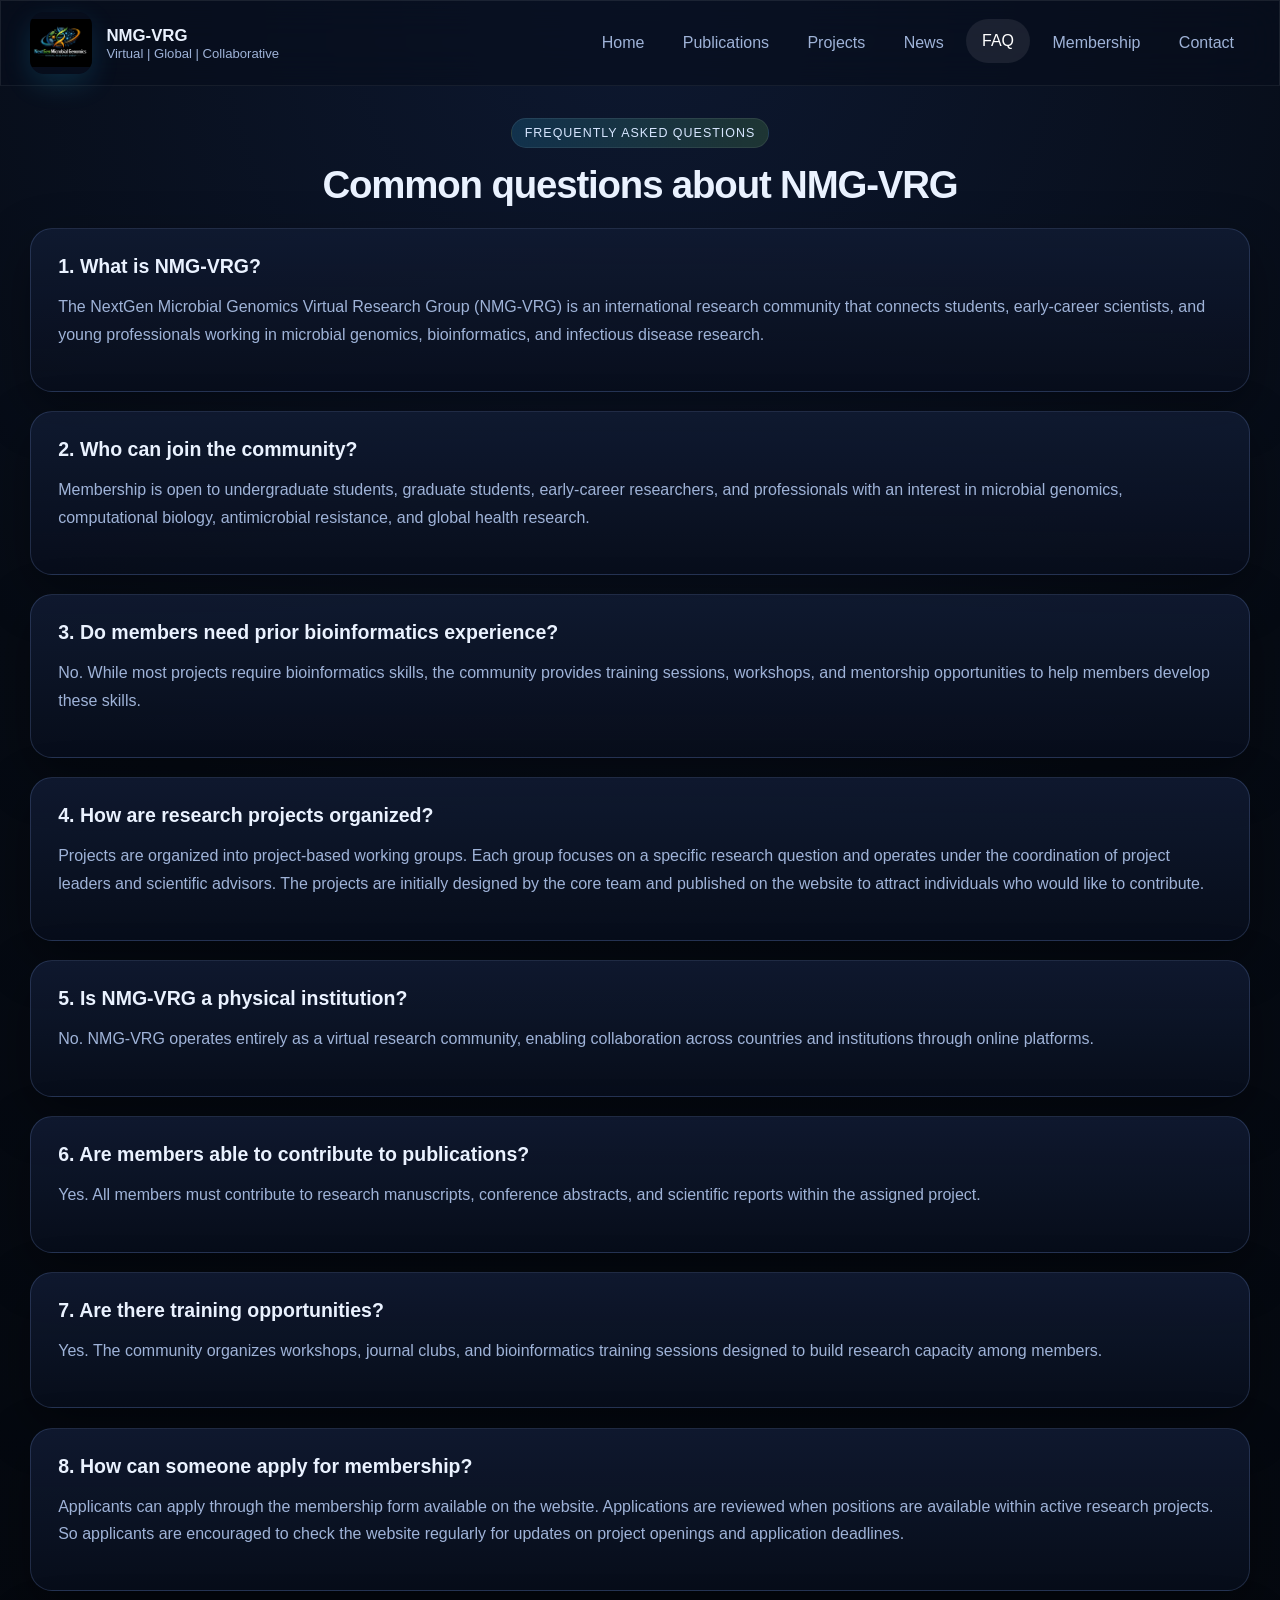
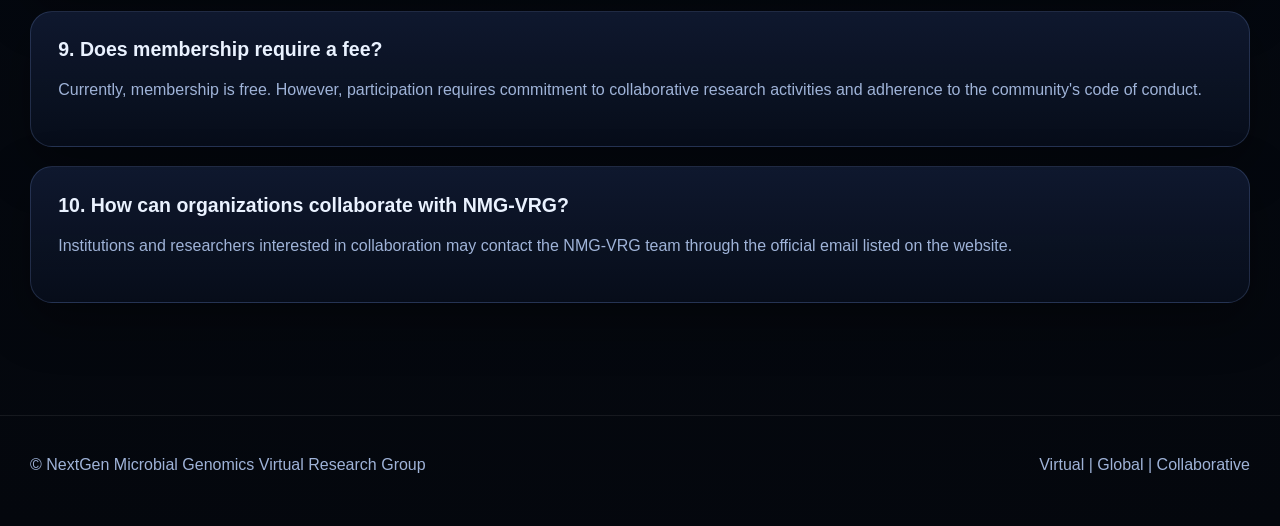
==== faq.html @ 7bcc5800 "File uploads v1" ====
<!DOCTYPE html>
<html lang="en">
<head>
<meta charset="UTF-8">
<meta name="viewport" content="width=device-width, initial-scale=1.0">
<title>FAQ | NMG-VRG</title>
<link rel="stylesheet" href="styles.css">
</head>

<body>

<header class="header glass">
  <div class="container nav-wrap">
    <a href="index.html" class="brand">
      <img src="logo.png" class="brand-logo">
      <div>
        <div class="brand-title">NMG-VRG</div>
        <div class="brand-subtitle">Virtual | Global | Collaborative</div>
      </div>
    </a>

    <nav class="nav" id="navMenu">
    <a href="index.html">Home</a>
    <a href="publications.html">Publications</a>
    <a href="projects.html">Projects</a>
    <a href="news.html">News</a>
    <a href="faq.html" class="active">FAQ</a>
    <a href="index.html#membership">Membership</a>
    <a href="index.html#contact">Contact</a>
    </nav>
  </div>
</header>

<main class="page-main container">

<div class="section-heading">
<span class="eyebrow">Frequently Asked Questions</span>
<h2>Common questions about NMG-VRG</h2>
</div>

<div class="theme-stack">

<div class="card premium-card">
<h3>1. What is NMG-VRG?</h3>
<p>
The NextGen Microbial Genomics Virtual Research Group (NMG-VRG) is an international research community that connects students, early-career scientists, and young professionals working in microbial genomics, bioinformatics, and infectious disease research.
</p>
</div>

<div class="card premium-card">
<h3>2. Who can join the community?</h3>
<p>
Membership is open to undergraduate students, graduate students, early-career researchers, and professionals with an interest in microbial genomics, computational biology, antimicrobial resistance, and global health research.
</p>
</div>

<div class="card premium-card">
<h3>3. Do members need prior bioinformatics experience?</h3>
<p>
No. While most projects require bioinformatics skills, the community provides training sessions, workshops, and mentorship opportunities to help members develop these skills.
</p>
</div>

<div class="card premium-card">
<h3>4. How are research projects organized?</h3>
<p>
Projects are organized into project-based working groups. Each group focuses on a specific research question and operates under the coordination of project leaders and scientific advisors. The projects are initially designed by the core team and published on the website to attract individuals who would like to contribute.
</p>
</div>

<div class="card premium-card">
<h3>5. Is NMG-VRG a physical institution?</h3>
<p>
No. NMG-VRG operates entirely as a virtual research community, enabling collaboration across countries and institutions through online platforms.
</p>
</div>

<div class="card premium-card">
<h3>6. Are members able to contribute to publications?</h3>
<p>
Yes. All members must contribute to research manuscripts, conference abstracts, and scientific reports within the assigned project.
</p>
</div>

<div class="card premium-card">
<h3>7. Are there training opportunities?</h3>
<p>
Yes. The community organizes workshops, journal clubs, and bioinformatics training sessions designed to build research capacity among members.
</p>
</div>

<div class="card premium-card">
<h3>8. How can someone apply for membership?</h3>
<p>
Applicants can apply through the membership form available on the website. Applications are reviewed when positions are available within active research projects. So applicants are encouraged to check the website regularly for updates on project openings and application deadlines.
</p>
</div>

<div class="card premium-card">
<h3>9. Does membership require a fee?</h3>
<p>
Currently, membership is free. However, participation requires commitment to collaborative research activities and adherence to the community's code of conduct.
</p>
</div>

<div class="card premium-card">
<h3>10. How can organizations collaborate with NMG-VRG?</h3>
<p>
Institutions and researchers interested in collaboration may contact the NMG-VRG team through the official email listed on the website.
</p>
</div>

</div>

</main>

<footer class="footer">
<div class="container footer-inner">
<p>© NextGen Microbial Genomics Virtual Research Group</p>
<p>Virtual | Global | Collaborative</p>
</div>
</footer>

</body>
</html>
---- styles.css ----
:root {
  --bg: #060b14;
  --bg-2: #09111f;
  --panel: rgba(10, 18, 34, 0.72);
  --panel-strong: rgba(9, 18, 36, 0.9);
  --line: rgba(146, 176, 255, 0.18);
  --text: #eaf2ff;
  --muted: #9fb3d8;
  --primary: #31c8ff;
  --secondary: #8df66b;
  --gold: #ffbe3d;
  --shadow: 0 18px 50px rgba(0, 0, 0, 0.35);
  --radius: 22px;
  --radius-sm: 16px;
  --max: 1220px;
}

* { box-sizing: border-box; }
html { scroll-behavior: smooth; }
body {
  margin: 0;
  font-family: 'Inter', sans-serif;
  color: var(--text);
  background: radial-gradient(circle at top, #0d1830 0%, var(--bg) 40%, #04070d 100%);
  overflow-x: hidden;
}

a { color: inherit; text-decoration: none; }
img { max-width: 100%; display: block; }

.site-bg {
  position: fixed;
  inset: 0;
  overflow: hidden;
  z-index: -2;
  background:
    linear-gradient(rgba(255,255,255,0.03) 1px, transparent 1px),
    linear-gradient(90deg, rgba(255,255,255,0.03) 1px, transparent 1px);
  background-size: 44px 44px;
  mask-image: radial-gradient(circle at center, black 45%, transparent 100%);
}

.grid-glow {
  position: absolute;
  inset: 0;
  background:
    radial-gradient(circle at 20% 20%, rgba(49, 200, 255, 0.14), transparent 32%),
    radial-gradient(circle at 80% 22%, rgba(141, 246, 107, 0.1), transparent 28%),
    radial-gradient(circle at 70% 75%, rgba(255, 190, 61, 0.08), transparent 28%);
}

.orb {
  position: absolute;
  border-radius: 50%;
  filter: blur(18px);
  opacity: 0.48;
  animation: drift 14s ease-in-out infinite;
}
.orb-1 { width: 280px; height: 280px; top: 8%; left: 7%; background: rgba(49, 200, 255, 0.18); }
.orb-2 { width: 340px; height: 340px; right: 8%; top: 18%; background: rgba(141, 246, 107, 0.12); animation-delay: -4s; }
.orb-3 { width: 280px; height: 280px; bottom: 7%; left: 38%; background: rgba(255, 190, 61, 0.12); animation-delay: -7s; }

.dna-scene {
  position: absolute;
  right: 6%;
  top: 10%;
  width: 360px;
  height: 560px;
  opacity: 0.82;
  perspective: 800px;
  transform-style: preserve-3d;
  animation: spinScene 18s linear infinite;
}

.helix {
  position: absolute;
  inset: 0;
}

.helix span {
  position: absolute;
  left: 50%;
  width: 14px;
  height: 14px;
  margin-left: -7px;
  border-radius: 50%;
  box-shadow: 0 0 18px currentColor;
}

.helix-left span,
.helix-right span {
  color: var(--primary);
}

.helix-left span:nth-child(1), .helix-right span:nth-child(1) { top: 5%; }
.helix-left span:nth-child(2), .helix-right span:nth-child(2) { top: 17%; }
.helix-left span:nth-child(3), .helix-right span:nth-child(3) { top: 29%; }
.helix-left span:nth-child(4), .helix-right span:nth-child(4) { top: 41%; }
.helix-left span:nth-child(5), .helix-right span:nth-child(5) { top: 53%; }
.helix-left span:nth-child(6), .helix-right span:nth-child(6) { top: 65%; }
.helix-left span:nth-child(7), .helix-right span:nth-child(7) { top: 77%; }
.helix-left span:nth-child(8), .helix-right span:nth-child(8) { top: 89%; }

.helix-left span:nth-child(odd) { transform: translateX(-80px); }
.helix-left span:nth-child(even) { transform: translateX(80px); }
.helix-right span:nth-child(odd) { transform: translateX(80px); color: var(--secondary); }
.helix-right span:nth-child(even) { transform: translateX(-80px); color: var(--gold); }

.helix-bars {
  position: absolute;
  inset: 6% 30% 6% 30%;
  background:
    repeating-linear-gradient(
      to bottom,
      rgba(255,255,255,0.75) 0 4px,
      transparent 4px 44px
    );
  filter: drop-shadow(0 0 12px rgba(255,255,255,0.22));
  opacity: 0.38;
  transform: rotateY(16deg);
}

.container {
  width: min(var(--max), calc(100% - 2rem));
  margin: 0 auto;
}

.glass {
  background: rgba(7, 14, 28, 0.62);
  backdrop-filter: blur(18px);
  border: 1px solid rgba(255, 255, 255, 0.08);
}

.header {
  position: sticky;
  top: 0;
  z-index: 50;
  border-bottom: 1px solid rgba(255,255,255,0.06);
}

.nav-wrap {
  min-height: 84px;
  display: flex;
  align-items: center;
  justify-content: space-between;
  gap: 1rem;
}

.brand {
  display: flex;
  align-items: center;
  gap: 0.9rem;
}

.brand-logo {
  width: 62px;
  height: 62px;
  object-fit: contain;
  border-radius: 14px;
  box-shadow: 0 10px 28px rgba(49, 200, 255, 0.15);
}

.brand-title {
  font-family: 'Space Grotesk', sans-serif;
  font-weight: 700;
  font-size: 1.05rem;
}
.brand-subtitle {
  font-size: 0.82rem;
  color: var(--muted);
}

.nav {
  display: flex;
  align-items: center;
  gap: 0.4rem;
}

.nav a {
  padding: 0.8rem 1rem;
  border-radius: 999px;
  color: var(--muted);
  transition: 0.3s ease;
}
.nav a:hover,
.nav a.active {
  color: white;
  background: rgba(255,255,255,0.08);
  transform: translateY(-2px);
}

.menu-toggle {
  display: none;
  background: transparent;
  color: white;
  border: 1px solid rgba(255,255,255,0.15);
  border-radius: 12px;
  padding: 0.6rem 0.8rem;
  font-size: 1.1rem;
}

.hero {
  min-height: calc(100vh - 84px);
  display: grid;
  grid-template-columns: 1.1fr 0.9fr;
  align-items: center;
  gap: 2rem;
  padding: 3.2rem 0 4rem;
}

.eyebrow {
  display: inline-block;
  padding: 0.45rem 0.8rem;
  border-radius: 999px;
  letter-spacing: 0.08em;
  text-transform: uppercase;
  font-size: 0.78rem;
  color: #d7e6ff;
  background: linear-gradient(90deg, rgba(49,200,255,0.16), rgba(141,246,107,0.14));
  border: 1px solid rgba(255,255,255,0.08);
  margin-bottom: 1rem;
}

h1, h2, h3 {
  margin: 0 0 0.8rem;
  line-height: 1.08;
}

h1 {
  font-size: clamp(2.6rem, 5vw, 5rem);
  letter-spacing: -0.04em;
  max-width: 12ch;
}

h2 {
  font-size: clamp(2rem, 3vw, 3rem);
  letter-spacing: -0.03em;
}

h3 {
  font-size: 1.22rem;
}

.lead {
  font-size: 1.08rem;
  line-height: 1.75;
  color: #d2ddf2;
  max-width: 64ch;
}

.hero-actions {
  display: flex;
  flex-wrap: wrap;
  gap: 0.9rem;
  margin: 1.6rem 0 2rem;
}

.btn {
  display: inline-flex;
  align-items: center;
  justify-content: center;
  padding: 0.95rem 1.35rem;
  border-radius: 999px;
  font-weight: 700;
  transition: transform 0.3s ease, box-shadow 0.3s ease, background 0.3s ease;
}

.btn:hover {
  transform: translateY(-4px) scale(1.02);
}

.btn-primary {
  background: linear-gradient(90deg, var(--primary), #5f8cff 70%, var(--secondary));
  color: #06101f;
  box-shadow: 0 16px 34px rgba(49, 200, 255, 0.24);
}

.btn-secondary {
  border: 1px solid rgba(255,255,255,0.12);
  background: rgba(255,255,255,0.04);
}

.hero-stats,
.card-grid,
.grid {
  display: grid;
  gap: 1.25rem;
}
.hero-stats { grid-template-columns: repeat(3, minmax(0, 1fr)); }
.card-grid.four { grid-template-columns: repeat(4, minmax(0, 1fr)); }
.card-grid.three { grid-template-columns: repeat(3, minmax(0, 1fr)); }
.card-grid.two, .two-col, .contact-grid, .membership-grid, .mission-grid { grid-template-columns: repeat(2, minmax(0, 1fr)); }

.hero-panel,
.card {
  position: relative;
  overflow: hidden;
  border-radius: var(--radius);
  background: linear-gradient(180deg, rgba(16, 26, 49, 0.92), rgba(8, 14, 28, 0.84));
  border: 1px solid var(--line);
  box-shadow: var(--shadow);
}

.hero-panel::before,
.card::before {
  content: "";
  position: absolute;
  inset: 0;
  background: linear-gradient(120deg, transparent 0%, rgba(255,255,255,0.09) 50%, transparent 100%);
  transform: translateX(-120%);
  transition: transform 0.9s ease;
}
.hero-panel:hover::before,
.card:hover::before { transform: translateX(120%); }

.premium-panel {
  min-height: 540px;
  display: flex;
  flex-direction: column;
  justify-content: center;
  align-items: center;
  padding: 2rem;
}

.hero-logo {
  width: min(460px, 90%);
  filter: drop-shadow(0 18px 38px rgba(0, 0, 0, 0.36));
  animation: float 7s ease-in-out infinite;
}

.floating-badges {
  display: flex;
  flex-wrap: wrap;
  gap: 0.7rem;
  justify-content: center;
  margin-top: 1.2rem;
}
.floating-badges span,
.time-pill,
.card-tag {
  display: inline-flex;
  align-items: center;
  gap: 0.3rem;
  padding: 0.45rem 0.85rem;
  border-radius: 999px;
  background: rgba(255,255,255,0.06);
  border: 1px solid rgba(255,255,255,0.08);
  color: #dfe9ff;
  font-size: 0.85rem;
}

.card {
  padding: 1.45rem;
}
.premium-card { padding: 1.7rem; }
.stat-card strong { display: block; font-size: 1.4rem; margin-bottom: 0.35rem; }
.stat-card span, p, li { color: var(--muted); line-height: 1.7; }

.glow-card {
  background: linear-gradient(180deg, rgba(17, 30, 57, 0.92), rgba(10, 18, 34, 0.85));
}

.hover-lift {
  transition: transform 0.35s ease, box-shadow 0.35s ease, border-color 0.35s ease;
}
.hover-lift:hover {
  transform: translateY(-10px);
  box-shadow: 0 24px 55px rgba(0, 0, 0, 0.42);
  border-color: rgba(94, 182, 255, 0.36);
}

.strong-hover:hover {
  transform: translateY(-12px) scale(1.02);
}

.section {
  padding: 2rem 0 0.7rem;
}

.section-heading {
  text-align: center;
  margin-bottom: 1.4rem;
}
.section-heading.left { text-align: left; }

.mini-card,
.icon-card,
.focus-card,
.timeline-card,
.theme-card,
.policy-card,
.contact-card { min-height: 100%; }
.icon {
  width: 52px;
  height: 52px;
  display: grid;
  place-items: center;
  border-radius: 14px;
  margin-bottom: 0.9rem;
  background: linear-gradient(135deg, rgba(49,200,255,0.14), rgba(141,246,107,0.14));
  font-size: 1.4rem;
}

.border-accent { border-color: rgba(49, 200, 255, 0.34); }
.border-accent-alt { border-color: rgba(255, 190, 61, 0.28); }

.clean-list {
  list-style: none;
  padding: 0;
  margin: 0;
}
.clean-list li {
  position: relative;
  padding-left: 1.15rem;
  margin-bottom: 0.65rem;
}
.clean-list li::before {
  content: "•";
  position: absolute;
  left: 0;
  color: var(--secondary);
}

.membership-copy,
.contact-form,
.contact-card,
.theme-card { backdrop-filter: blur(10px); }

.form-grid {
  display: grid;
  grid-template-columns: repeat(2, minmax(0, 1fr));
  gap: 1rem;
}

label {
  display: block;
  margin-bottom: 0.45rem;
  font-weight: 600;
  color: #e3ecff;
}

input,
textarea {
  width: 100%;
  border: 1px solid rgba(255,255,255,0.12);
  background: rgba(255,255,255,0.04);
  color: white;
  border-radius: 14px;
  padding: 0.9rem 1rem;
  outline: none;
  transition: border-color 0.25s ease, box-shadow 0.25s ease, transform 0.25s ease;
}
input:focus,
textarea:focus {
  border-color: rgba(49, 200, 255, 0.7);
  box-shadow: 0 0 0 4px rgba(49, 200, 255, 0.12);
  transform: translateY(-1px);
}

.email-row {
  display: flex;
  align-items: center;
  gap: 1rem;
}
.email-icon {
  width: 54px;
  height: 54px;
  display: grid;
  place-items: center;
  border-radius: 16px;
  background: linear-gradient(135deg, rgba(49,200,255,0.18), rgba(95,140,255,0.16));
  font-size: 1.35rem;
}
.email-link {
  color: #fff;
  font-weight: 700;
}
.muted-label, .small-note { color: var(--muted); }
.small-note { font-size: 0.95rem; }

.page-main { padding: 2rem 0 4rem; }
.page-hero { padding: 2rem 0 0.6rem; }
.theme-head {
  display: flex;
  gap: 1rem;
  justify-content: space-between;
  align-items: flex-start;
  flex-wrap: wrap;
}
.theme-stack {
  display: grid;
  gap: 1.2rem;
}

.footer {
  border-top: 1px solid rgba(255,255,255,0.07);
  margin-top: 3rem;
  padding: 1.2rem 0 2rem;
}
.footer-inner {
  display: flex;
  justify-content: space-between;
  gap: 1rem;
  flex-wrap: wrap;
}

.reveal {
  opacity: 0;
  transform: translateY(24px);
  transition: opacity 0.8s ease, transform 0.8s ease;
}
.reveal.visible {
  opacity: 1;
  transform: translateY(0);
}
.delay-1 { transition-delay: 0.15s; }

@keyframes float {
  0%, 100% { transform: translateY(0px); }
  50% { transform: translateY(-12px); }
}

@keyframes drift {
  0%, 100% { transform: translate(0, 0); }
  50% { transform: translate(18px, -20px); }
}

@keyframes spinScene {
  from { transform: rotateY(0deg) rotateZ(0deg); }
  to { transform: rotateY(360deg) rotateZ(360deg); }
}

@media (max-width: 1040px) {
  .hero,
  .card-grid.four,
  .card-grid.three,
  .card-grid.two,
  .two-col,
  .contact-grid,
  .membership-grid,
  .mission-grid {
    grid-template-columns: 1fr;
  }
  .hero-stats { grid-template-columns: 1fr; }
  .dna-scene { width: 260px; height: 420px; right: -4%; opacity: 0.45; }
}

@media (max-width: 760px) {
  .menu-toggle { display: inline-flex; }
  .nav {
    position: absolute;
    top: calc(100% + 0.6rem);
    right: 1rem;
    left: 1rem;
    display: none;
    flex-direction: column;
    align-items: stretch;
    padding: 0.8rem;
    border-radius: 18px;
    background: rgba(6, 12, 24, 0.95);
    border: 1px solid rgba(255,255,255,0.08);
  }
  .nav.open { display: flex; }
  .nav a { text-align: center; }
  .hero { padding-top: 2rem; }
  h1 { max-width: 100%; }
  .form-grid { grid-template-columns: 1fr; }
  .brand-logo { width: 54px; height: 54px; }
  .premium-panel { min-height: 380px; }
}
.stacked-cards {
  display: grid;
  grid-template-rows: auto auto;
  gap: 1.2rem;
}

.stacked-cards .card {
  width: 100%;
}
.news-search-grid {
  grid-template-columns: 2fr 1fr;
}

.news-card h3 {
  margin-top: 0.8rem;
}

.news-date {
  font-size: 0.95rem;
  color: #c9d7f4;
  margin-bottom: 0.8rem;
}

.news-read-btn {
  margin-top: 0.8rem;
}

select {
  width: 100%;
  border: 1px solid rgba(255,255,255,0.12);
  background: rgba(255,255,255,0.04);
  color: white;
  border-radius: 14px;
  padding: 0.9rem 1rem;
  outline: none;
  transition: border-color 0.25s ease, box-shadow 0.25s ease, transform 0.25s ease;
}

select:focus {
  border-color: rgba(49, 200, 255, 0.7);
  box-shadow: 0 0 0 4px rgba(49, 200, 255, 0.12);
  transform: translateY(-1px);
}

@media (max-width: 760px) {
  .news-search-grid {
    grid-template-columns: 1fr;
  }
}
.nav-back {
  font-weight: 600;
  color: var(--primary);
}

.nav-back:hover {
  background: rgba(49,200,255,0.12);
  color: white;
}

.form-popup {
  margin-top: 1rem;
  padding: 0.95rem 1rem;
  border-radius: 14px;
  font-weight: 600;
  text-align: center;
  opacity: 0;
  transform: translateY(10px) scale(0.98);
  pointer-events: none;
  transition: opacity 0.35s ease, transform 0.35s ease;
  border: 1px solid transparent;
  box-shadow: 0 12px 30px rgba(0, 0, 0, 0.22);
}

.form-popup.show {
  opacity: 1;
  transform: translateY(0) scale(1);
}

.form-popup.success {
  background: linear-gradient(135deg, rgba(141, 246, 107, 0.18), rgba(49, 200, 255, 0.16));
  color: #eaffea;
  border-color: rgba(141, 246, 107, 0.35);
}

.form-popup.error {
  background: linear-gradient(135deg, rgba(255, 99, 132, 0.18), rgba(255, 190, 61, 0.14));
  color: #fff2f2;
  border-color: rgba(255, 99, 132, 0.35);
}

button:disabled {
  opacity: 0.75;
  cursor: not-allowed;
}
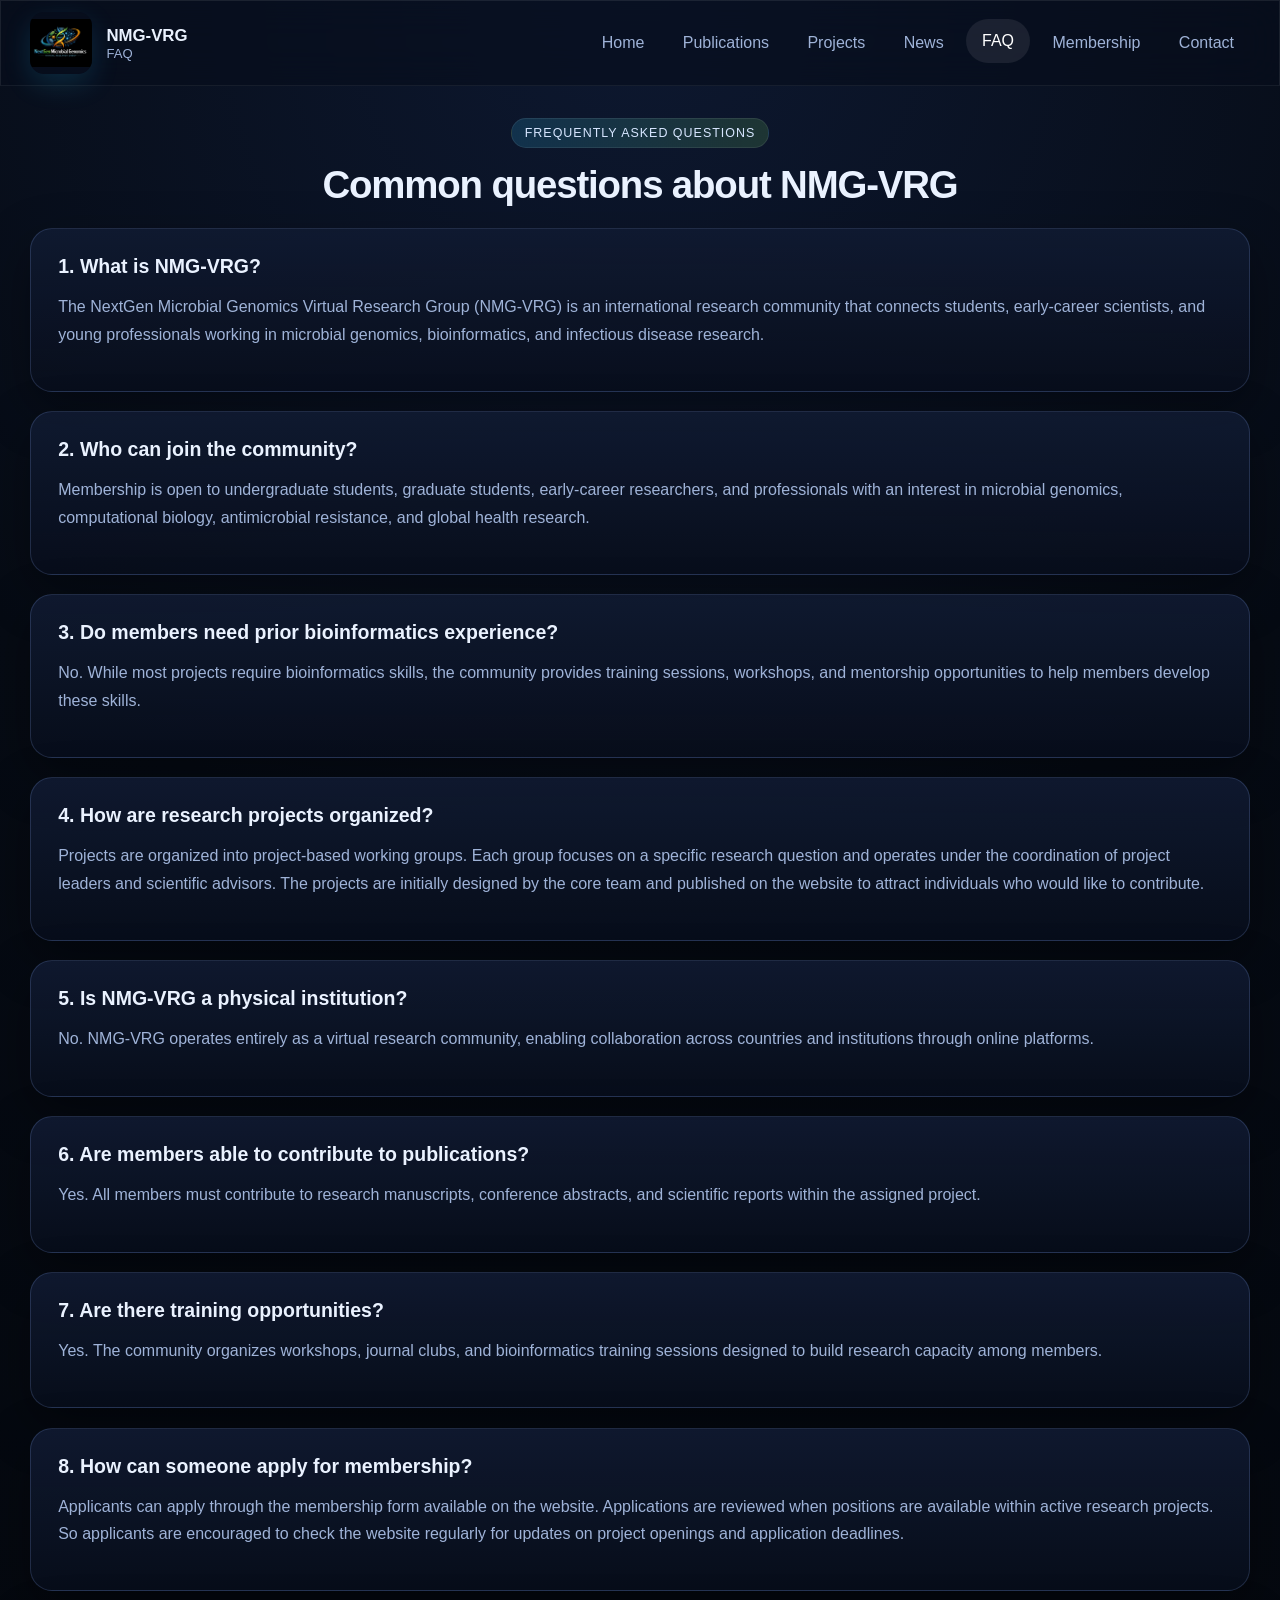
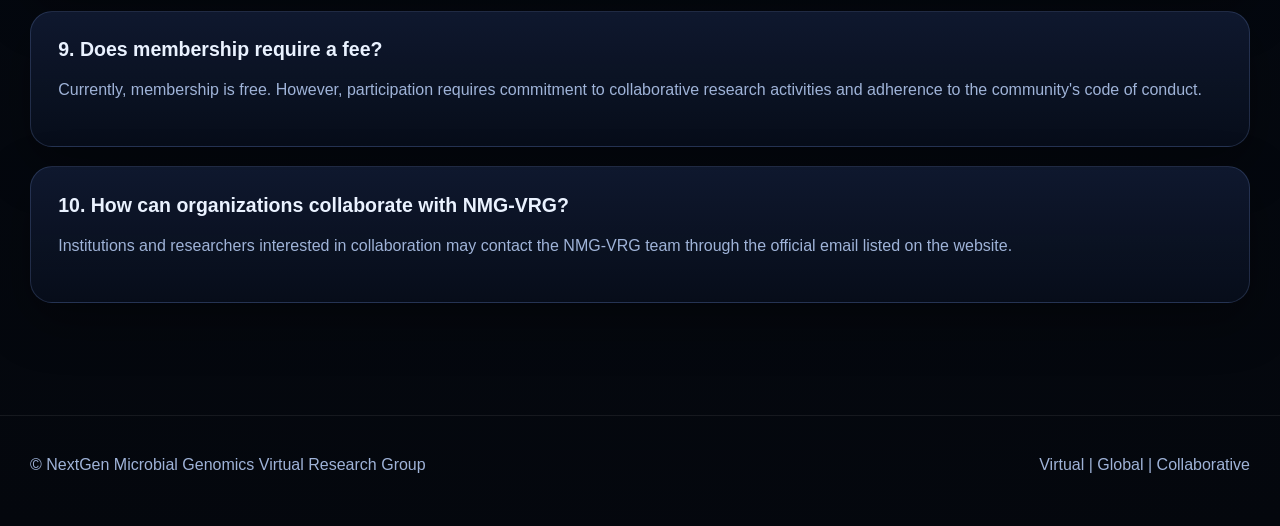
==== commit e0aaf491: "Update faq.html" ====
--- a/faq.html
+++ b/faq.html
@@ -5,6 +5,7 @@
 <meta name="viewport" content="width=device-width, initial-scale=1.0">
 <title>FAQ | NMG-VRG</title>
 <link rel="stylesheet" href="styles.css">
+<link rel="icon" type="image/png" href="logo.png">
 </head>
 
 <body>
@@ -15,7 +16,7 @@
       <img src="logo.png" class="brand-logo">
       <div>
         <div class="brand-title">NMG-VRG</div>
-        <div class="brand-subtitle">Virtual | Global | Collaborative</div>
+        <div class="brand-subtitle">FAQ</div>
       </div>
     </a>
 
@@ -122,4 +123,4 @@
 </footer>
 
 </body>
-</html>+</html>
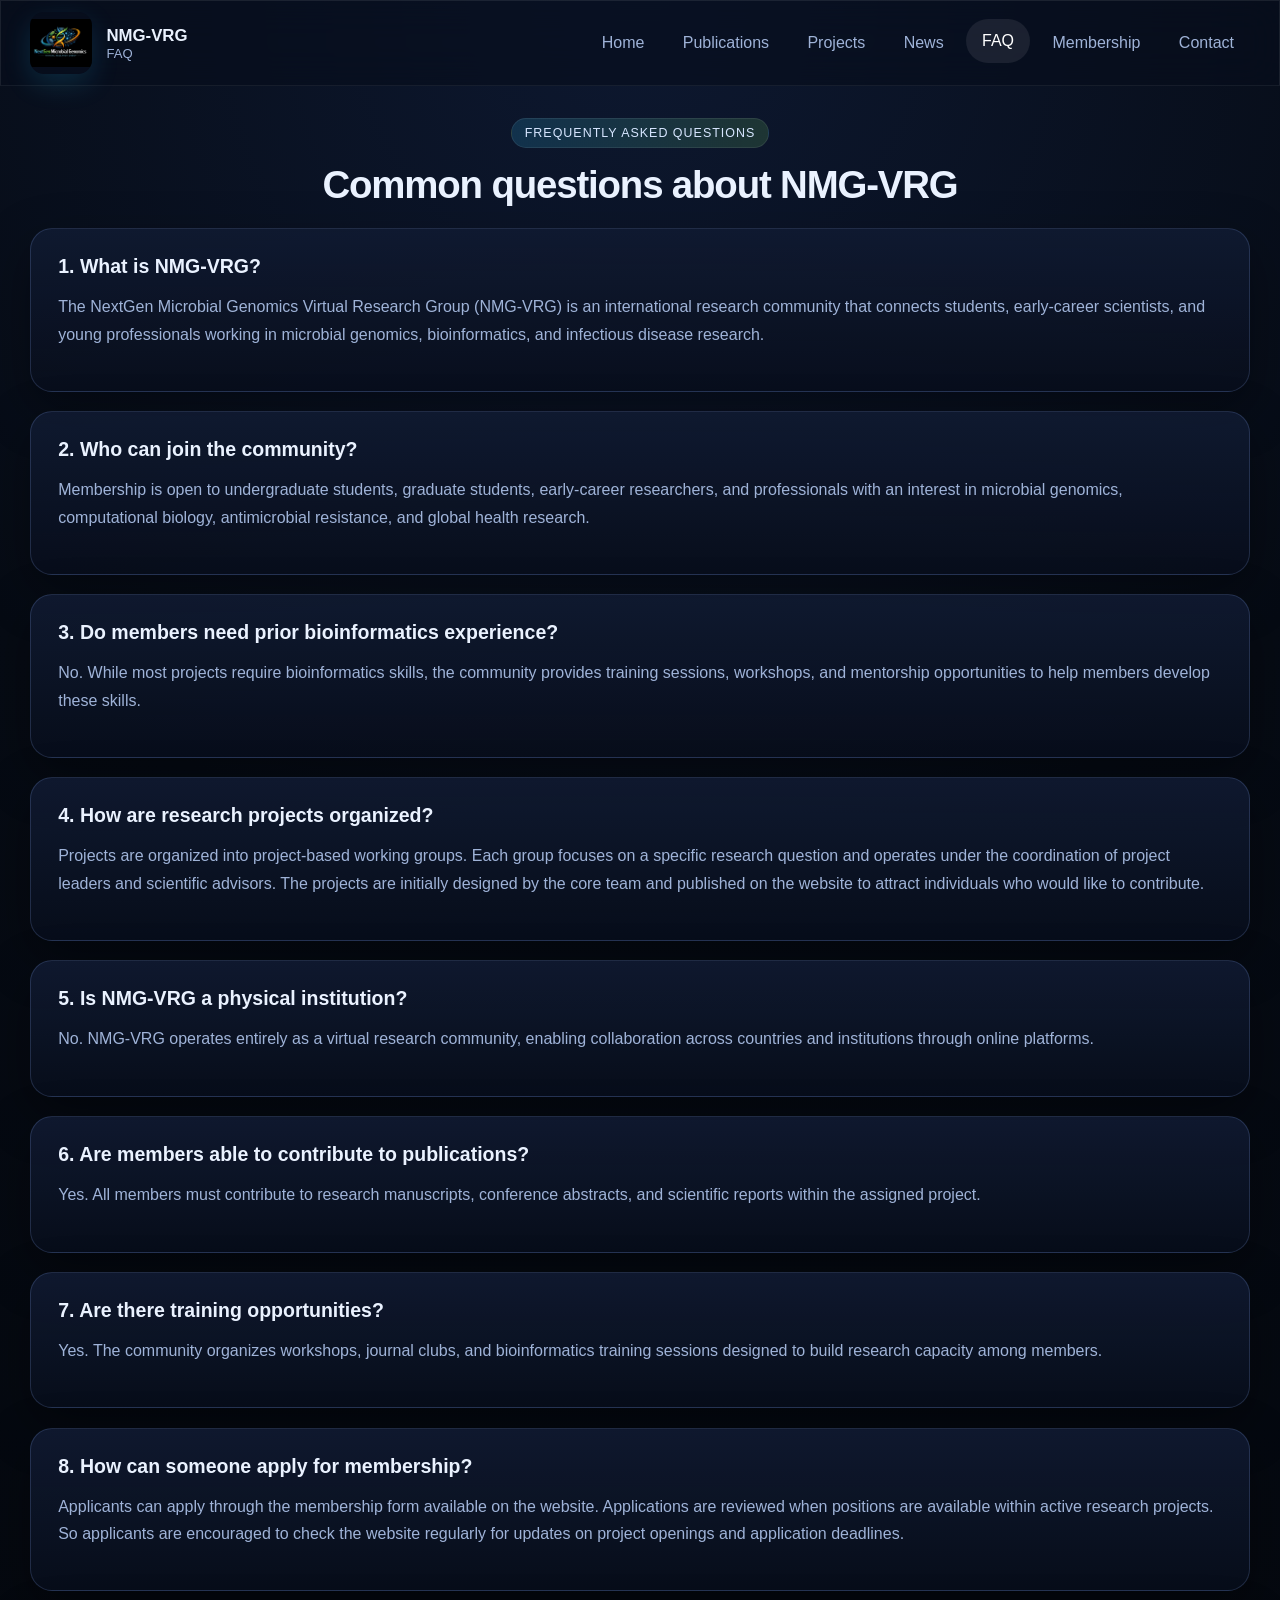
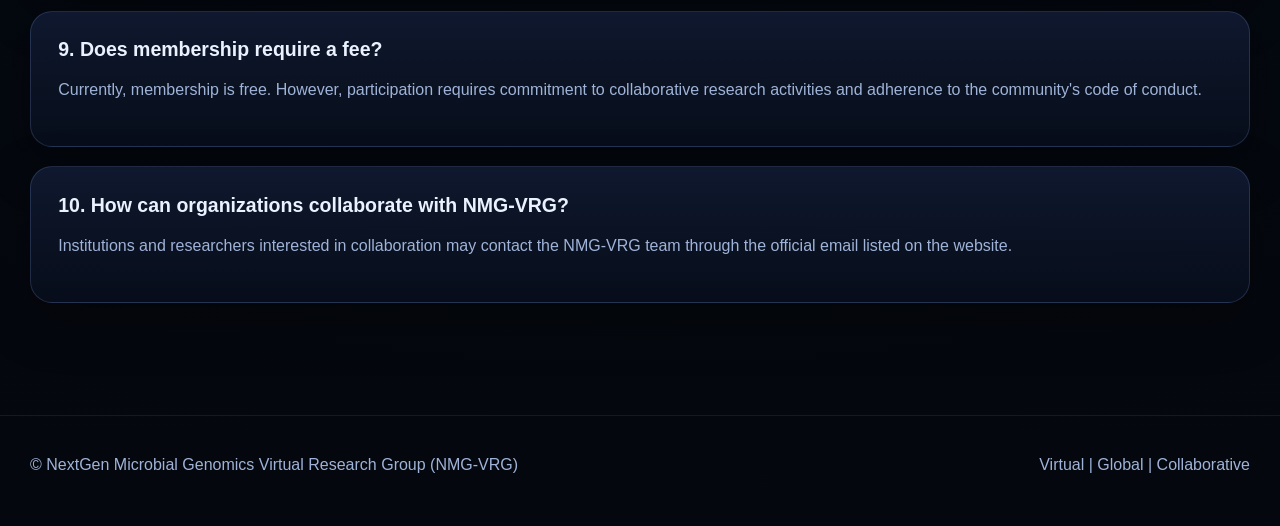
==== commit 3e0fd7ec: "Update faq.html" ====
--- a/faq.html
+++ b/faq.html
@@ -117,7 +117,7 @@
 
 <footer class="footer">
 <div class="container footer-inner">
-<p>© NextGen Microbial Genomics Virtual Research Group</p>
+<p>© NextGen Microbial Genomics Virtual Research Group (NMG-VRG)</p>
 <p>Virtual | Global | Collaborative</p>
 </div>
 </footer>
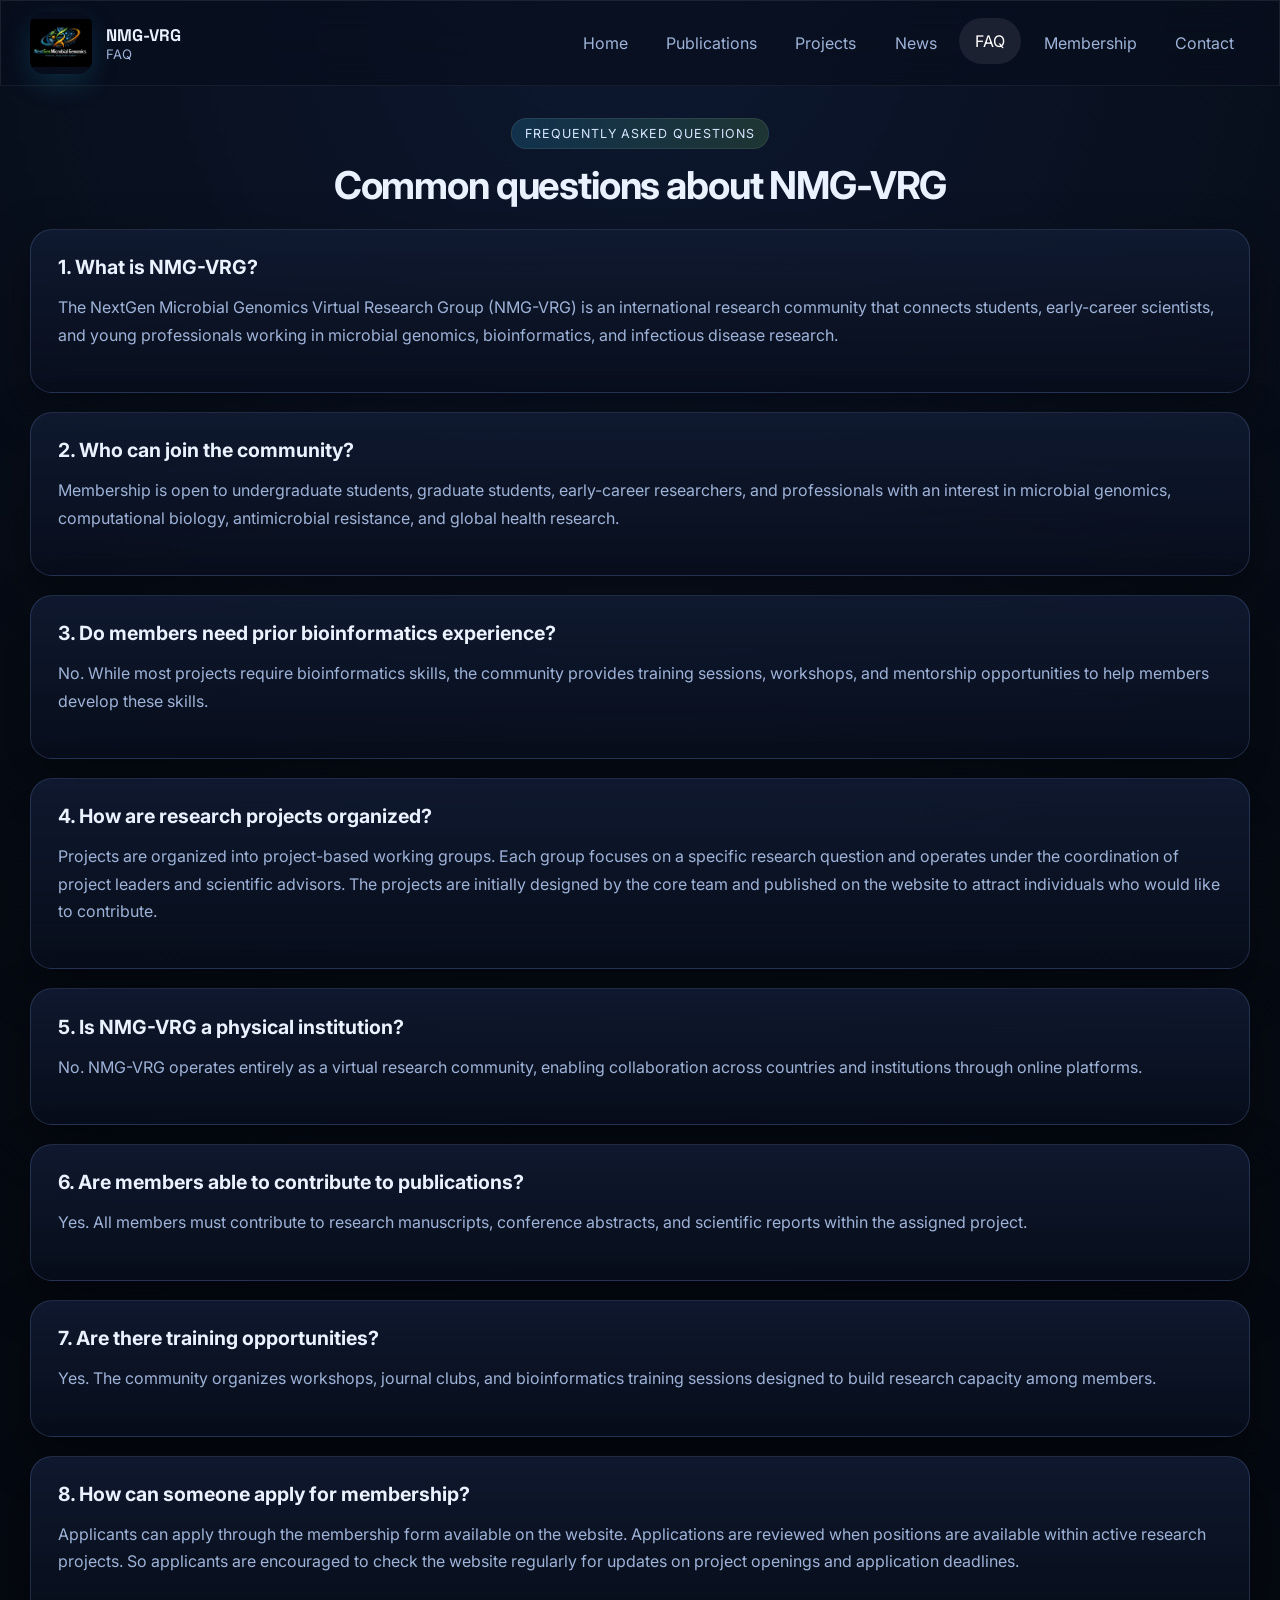
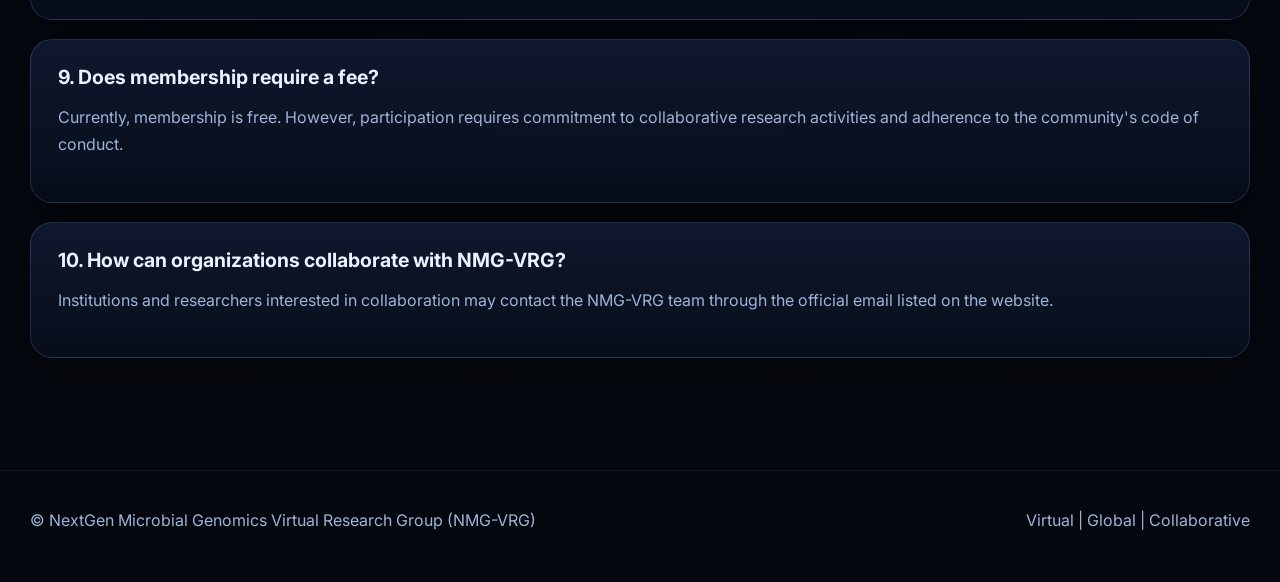
==== commit 165d3c39: "Update faq.html" ====
--- a/faq.html
+++ b/faq.html
@@ -1,11 +1,15 @@
 <!DOCTYPE html>
 <html lang="en">
 <head>
-<meta charset="UTF-8">
-<meta name="viewport" content="width=device-width, initial-scale=1.0">
-<title>FAQ | NMG-VRG</title>
-<link rel="stylesheet" href="styles.css">
-<link rel="icon" type="image/png" href="logo.png">
+  <meta charset="UTF-8" />
+  <meta name="viewport" content="width=device-width, initial-scale=1.0" />
+  <title>FAQ | NMG-VRG</title>
+  <meta name="description" content="An international virtual research community advancing microbial genomics and computational biology for global health." />
+  <link rel="preconnect" href="https://fonts.googleapis.com">
+  <link rel="preconnect" href="https://fonts.gstatic.com" crossorigin>
+  <link href="https://fonts.googleapis.com/css2?family=Inter:wght@400;500;600;700;800&family=Space+Grotesk:wght@500;700&display=swap" rel="stylesheet">
+  <link rel="stylesheet" href="styles.css" />
+  <link rel="icon" type="image/png" href="logo.png">
 </head>
 
 <body>
@@ -19,7 +23,7 @@
         <div class="brand-subtitle">FAQ</div>
       </div>
     </a>
-
+    <button class="menu-toggle" id="menuToggle" aria-label="Open navigation">☰</button>
     <nav class="nav" id="navMenu">
     <a href="index.html">Home</a>
     <a href="publications.html">Publications</a>
@@ -121,6 +125,6 @@
 <p>Virtual | Global | Collaborative</p>
 </div>
 </footer>
-
+<script src="script.js"></script>
 </body>
 </html>
